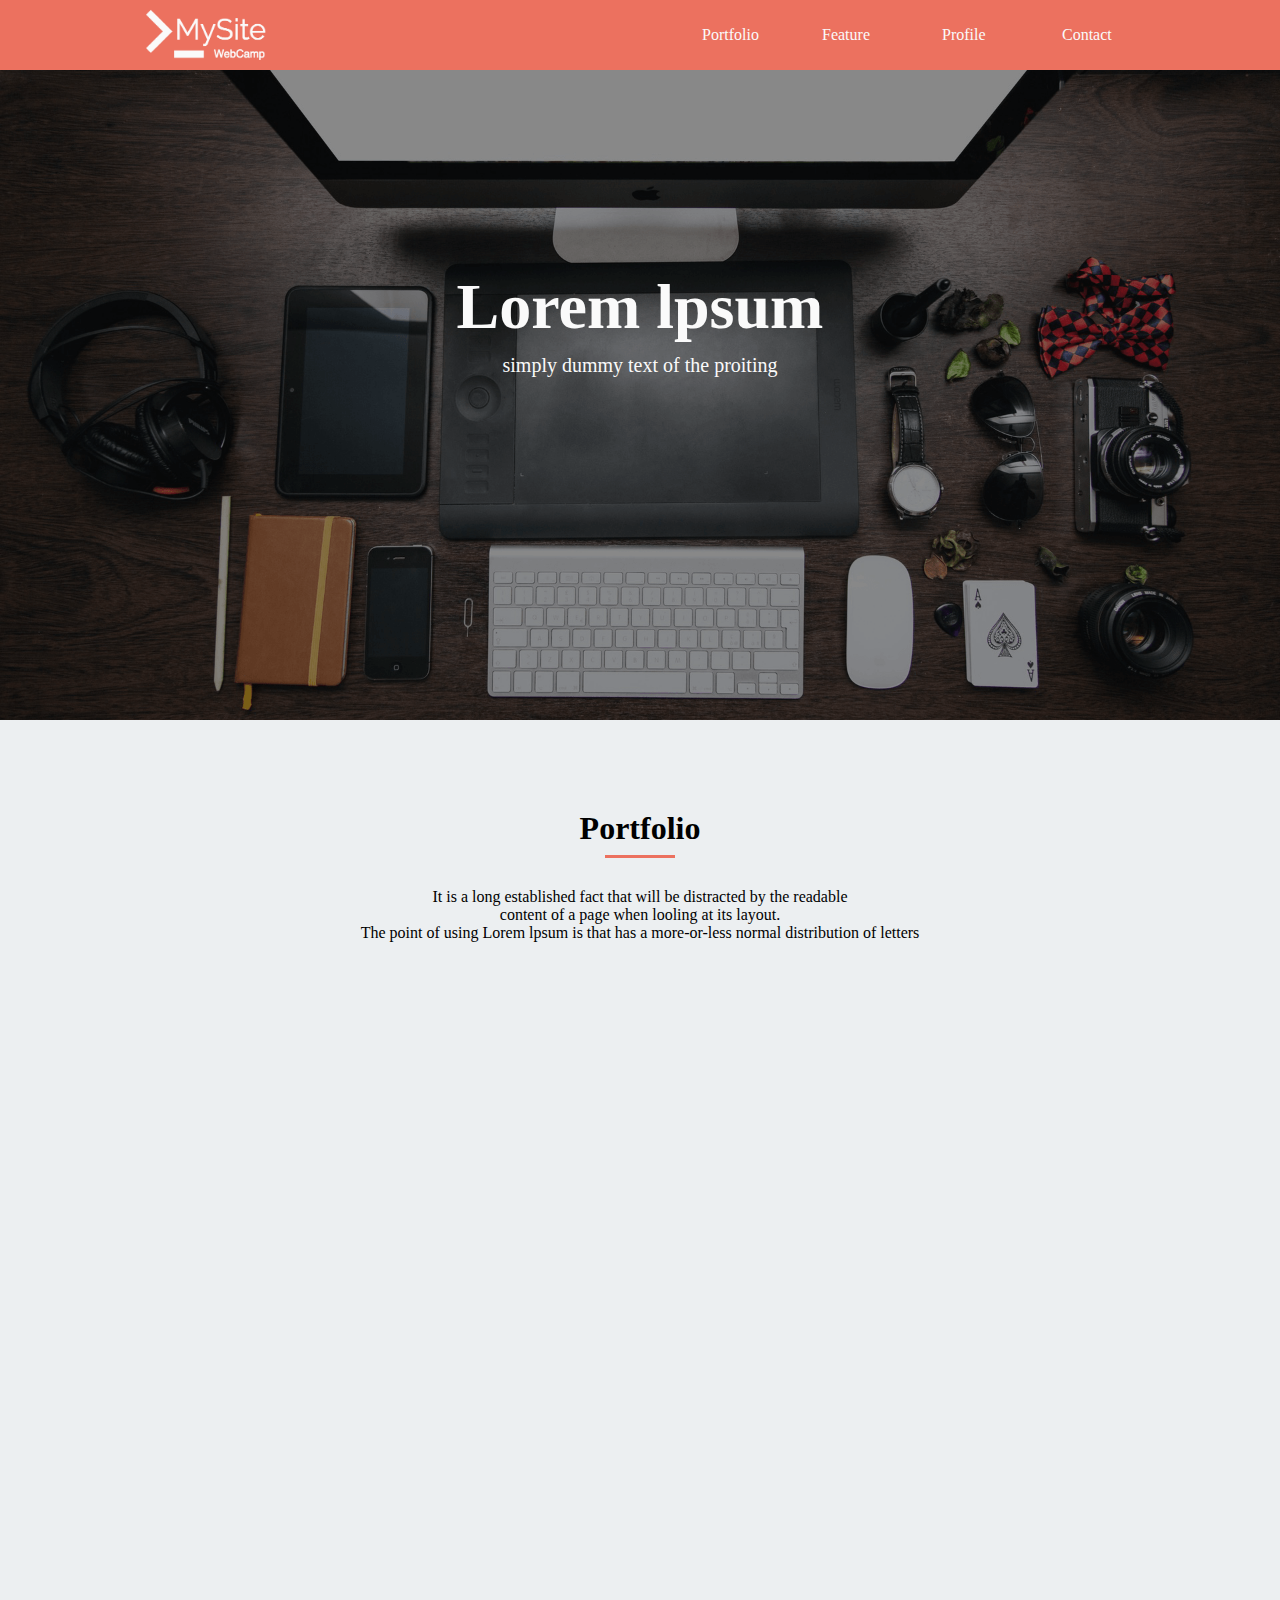
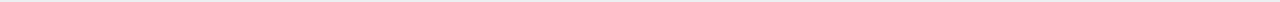
==== kadai.2/index.html @ 62d9cf9f "Add files via upload" ====
<!DOCTYPE html>
<html lang="en">
<head>
	<meta charset="utf-8">
	<title>第２回課題WALS成果物</title>
	<link rel="stylesheet" href="style.css">
	<link rel="shortcut icon" href="favivon.ico">

</head>
<body>

	<header>
		<div class="container clearfix">
		<a href="#mv"><img class="logo" src="logo.png" alt="ロゴ"></a>
			<div class="menu-box">
					<span class="list-bar"></span>
					<span class="list-bar"></span>
					<span class="list-bar"></span>
			</div>
			<nav>
				<ul class="nav">
					<li class="nav-list"><a href="#portfolio">Portfolio</a></li>
					<li class="nav-list"><a href="#features">Feature</a></li>
					<li class="nav-list"><a href="#profile">Profile</a></li>
					<li class="nav-list"><a href="#content">Contact</a></li>
				</ul>
			</nav>
		 </div>
	</header>
<section id="mv">
	<div calss="container">
		<h1 class="mv-title">Lorem lpsum</h1>
		<p class="mv-item">simply dummy text of the proiting</p>
	</div>
</section>

<section id="portfolio">
<div class="container">
		<h2 class="heading">Portfolio</h2>
		<p class="heading-text">
		It is a long established fact that will be distracted by the readable<br>
		content of a page when looling at its layout. <br class="sp-none"> The point of using Lorem lpsum is that has a more-or-less normal distribution of letters
		</p>
	<div class="position-group clearfix">
		<div class="position box1 sp-none"></div>
		<div class="position box2"></div>
		<div class="position box3 sp-none"></div>
		<div class="position box4"></div>
		<div class="position box5 sp-none"></div>
		<div class="position box6"></div>
	</div>
</div>
</section>

</body>
</html>
---- kadai.2/style.css ----
* {
	margin: 0;
	padding: 0;
	box-sizing: border-box;
}

a {
	text-decoration: none;
}

.clearfix::after {
	content: "";
	display: block;
	clear: both;
}
.container {
	width: 1024px;
	margin: 0 auto;
	background-image: url(img/mv.jpg);
}
header {
	width: 100%;
	height: 70px;
	background-color: #EC715F;
}
.logo {
	 height: 70px;
	 float: left;
}
.nav {
	float: right;
}
.nav-list {
	float: left;
	width: 120px;
	line-height: 70px;
	padding: 0 30px;
	list-style: none;
	font-size: 16px;
}
.nav-list a {
	color: #FAFAFA;
}
#mv {
	width: 100%;
	height: 650px;
	background-image: url(mv.png);
	text-align: center;
	background-size: cover;
	background-position: center;
}
.mv-title {
	font-size: 64px;
	color: #FAFAFA;
	padding-top: 200px;
}
.mv-item {
	font-size: 20px;
	color: #FAFAFA;
	padding-top: 10px;
}


#portfolio {
	background-color: #ECEFF1;
}
.heading {
	padding-top: 90px;
	font-size: 32px;
	color: #000000;
	text-align: center;

}
.heading::after {
	content: "";
	display: block;
	height: 3px;
	width: 70px;
	margin: 8px auto 0 auto;
	background-color: #EC715F;
}

.heading-text {
	font-size: 16px;
	padding: 30px 0;
	text-align: center;
}

.position-group {
	width: 920px;
	padding: 30px 0 90px 0;
	margin: 0 auto;
}

.position {
	float: left;
	width: 300px;
	height: 250px;
	margin:10px 10px 0 0;
}

.position:nth-child(-n+3){
	margin-top: 0;
}

.position:nth-child(3n){
	margin-right: 0;
}
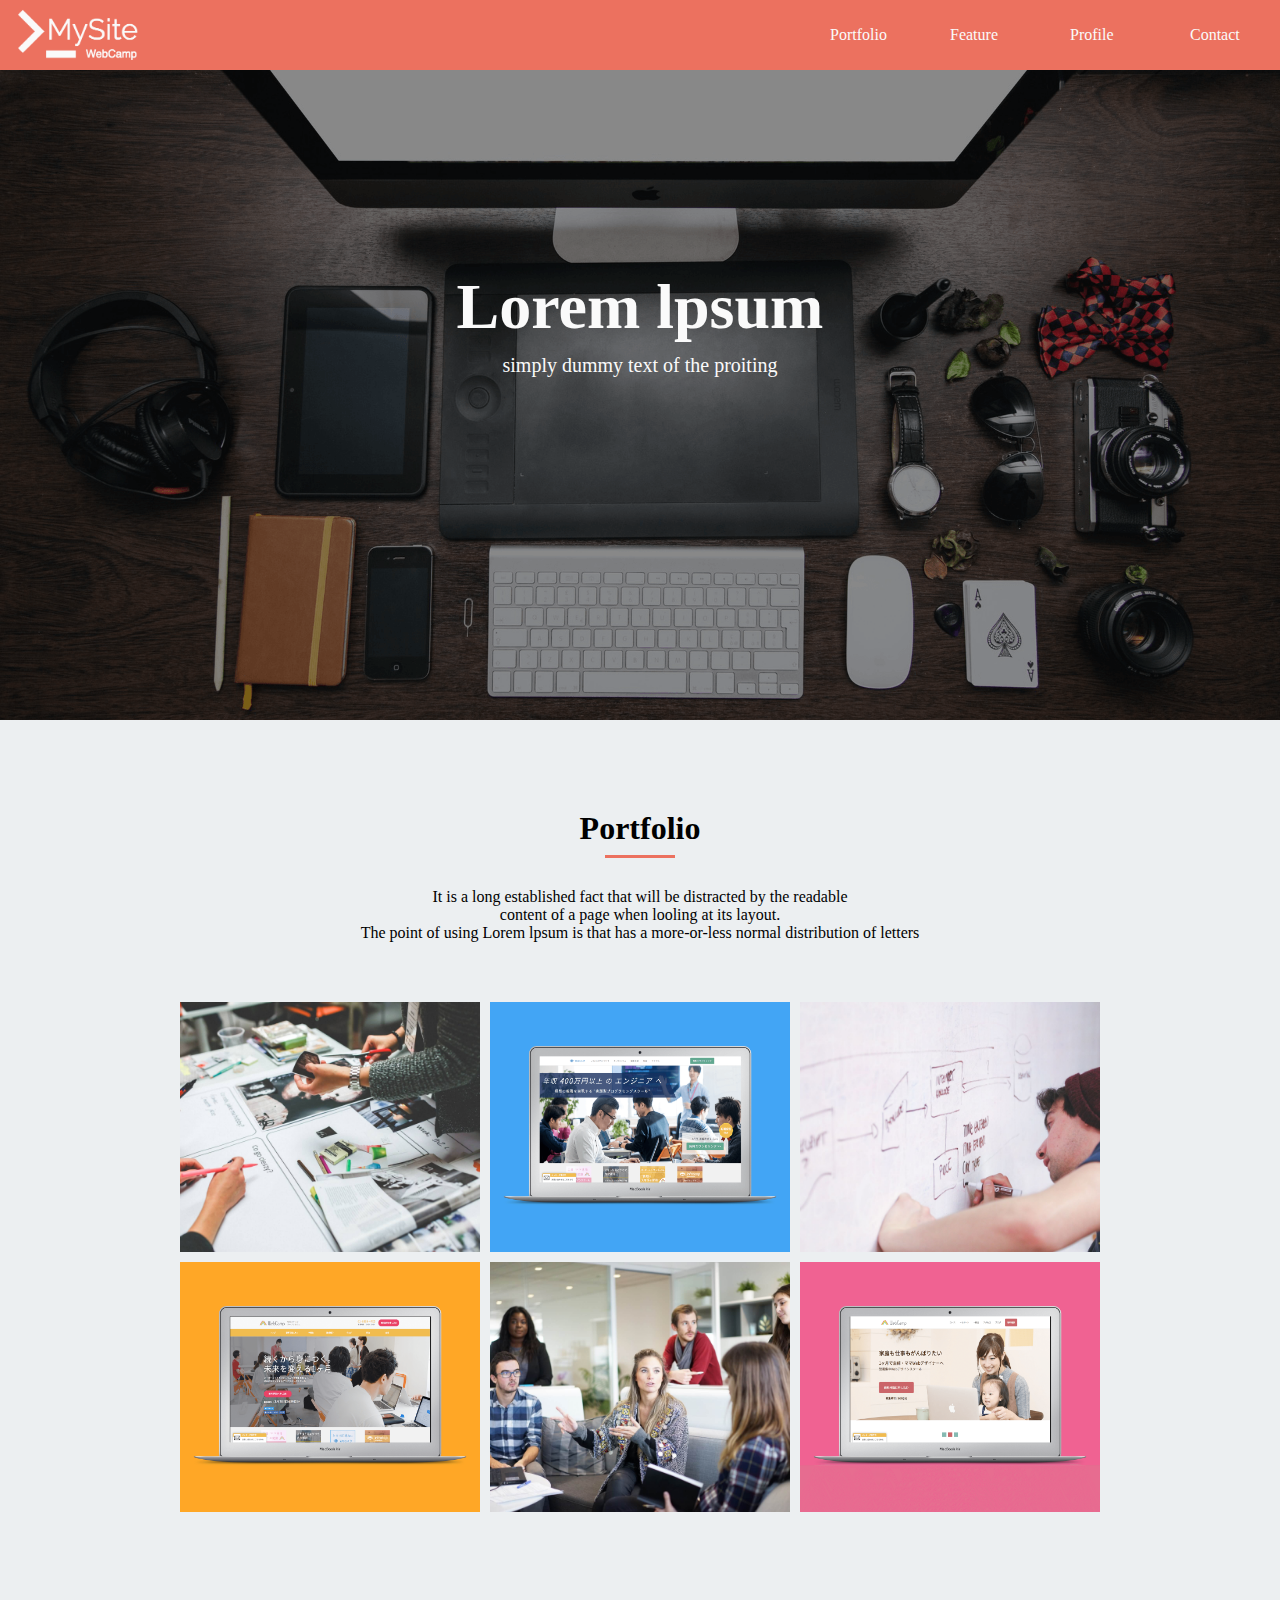
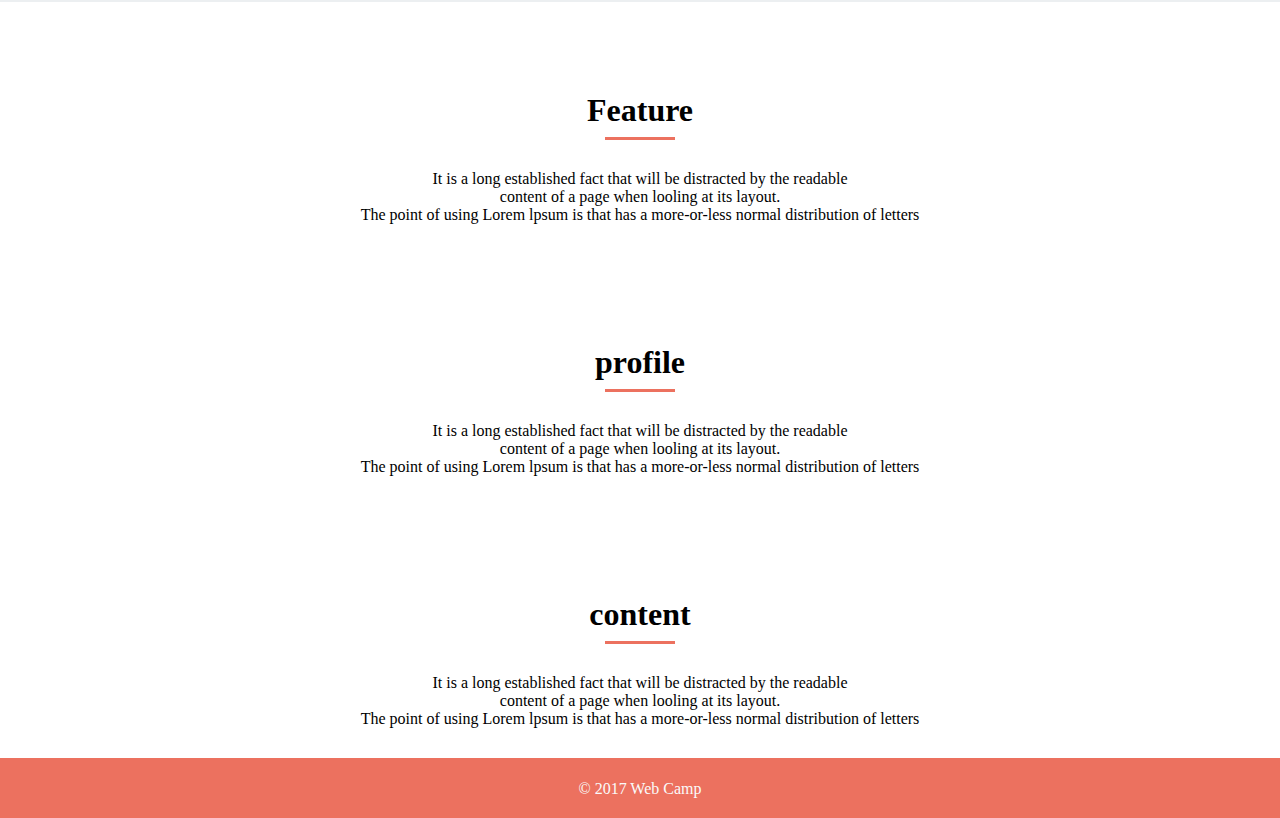
==== commit 37c359bc: "Merge pull request #1 from naoterada/naoterada-patch-1" ====
--- a/kadai.2/index.html
+++ b/kadai.2/index.html
@@ -35,7 +35,7 @@
 </section>
 
 <section id="portfolio">
-<div class="container">
+<div class="container-1">
 		<h2 class="heading">Portfolio</h2>
 		<p class="heading-text">
 		It is a long established fact that will be distracted by the readable<br>
@@ -52,5 +52,38 @@
 </div>
 </section>
 
+<section id="feature">
+<div class="container-2">
+	<h2 class="heading">Feature</h2>
+	<p class="heading-text">
+	It is a long established fact that will be distracted by the readable<br>
+		content of a page when looling at its layout. <br class="sp-none"> The point of using Lorem lpsum is that has a more-or-less normal distribution of letters
+	</p>
+</div>
+</section>
+
+<section id="profile">
+<div class="container-3">
+	<h2 class="heading">profile</h2>
+	<p class="heading-text">
+	It is a long established fact that will be distracted by the readable<br>
+		content of a page when looling at its layout. <br class="sp-none"> The point of using Lorem lpsum is that has a more-or-less normal distribution of letters
+	</p>
+</div>
+</section>
+
+<section id="contenr">
+<div class="container-3">
+	<h2 class="heading">content</h2>
+	<p class="heading-text">
+	It is a long established fact that will be distracted by the readable<br>
+		content of a page when looling at its layout. <br class="sp-none"> The point of using Lorem lpsum is that has a more-or-less normal distribution of letters
+	</p>
+</div>
+</section>
+
+<footer>
+    <p class="footer-text">© 2017 Web Camp</p>
+ </footer>
 </body>
 </html>--- a/kadai.2/style.css
+++ b/kadai.2/style.css
@@ -13,7 +13,7 @@
 	display: block;
 	clear: both;
 }
-.container {
+.container-1 {
 	width: 1024px;
 	margin: 0 auto;
 	background-image: url(img/mv.jpg);
@@ -97,14 +97,47 @@
 	width: 300px;
 	height: 250px;
 	margin:10px 10px 0 0;
+	background-size: cover;
+	background-position: center;
 }
 
-.position:nth-child(-n+3){
+.position:nth-child(-n+3) {
 	margin-top: 0;
 }
 
-.position:nth-child(3n){
+.position:nth-child(3n) {
 	margin-right: 0;
+}
+
+.box1 {
+	background-image: url(sketch.jpg);
+}
+.box2 {
+	background-image: url(websuku.png);
+}
+.box3 {
+	background-image: url(write.jpg);
+}
+.box4 {
+	background-image: url(webcamp.png);
+}
+.box5 {
+	background-image: url(talk.jpg);
+}
+.box6 {
+	background-image: url(webcamp-mother.png);
+}
+
+footer {
+ 	width: 100%;
+ 	height: 60px;
+  text-align: center;
+  background-color: #EC715F;
+  padding:22px 0;
+}
+.footer-text {
+  color: #FAFAFA;
+  font-size: 16px;
 }
 
 
